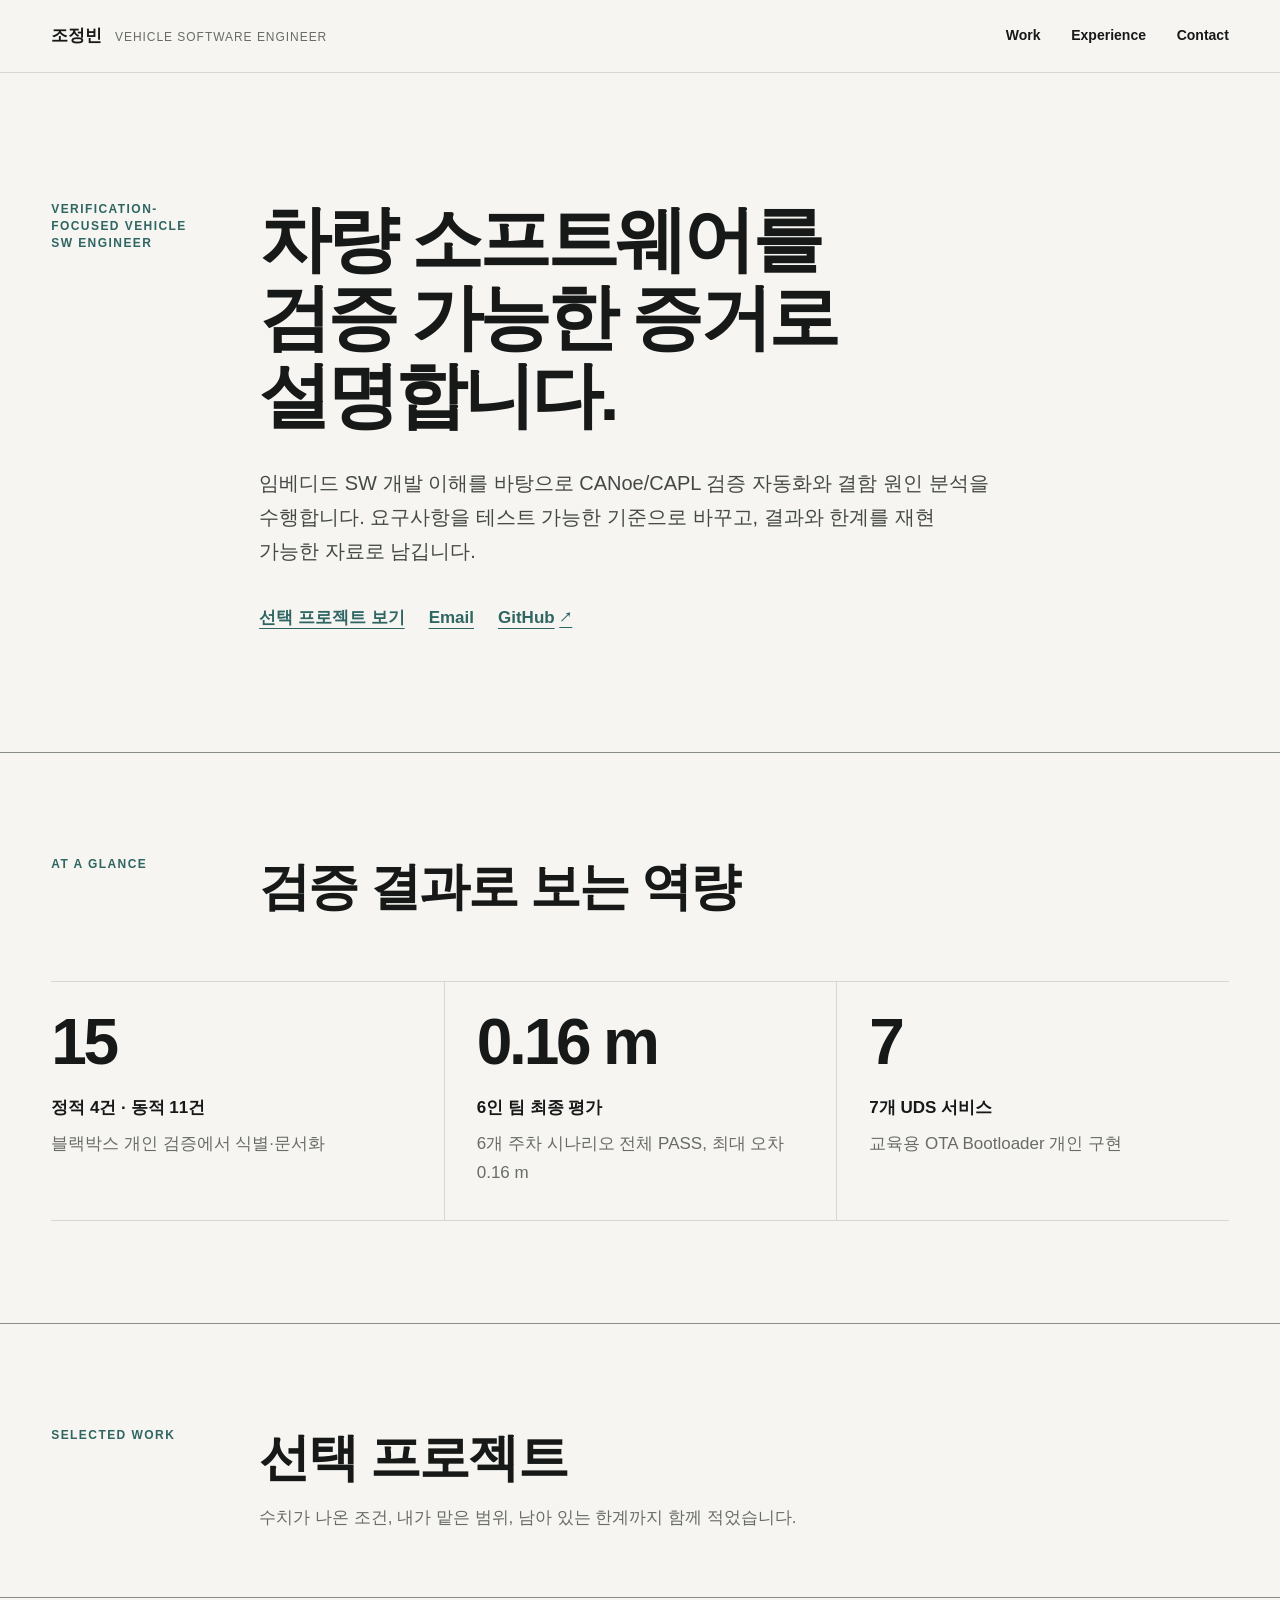
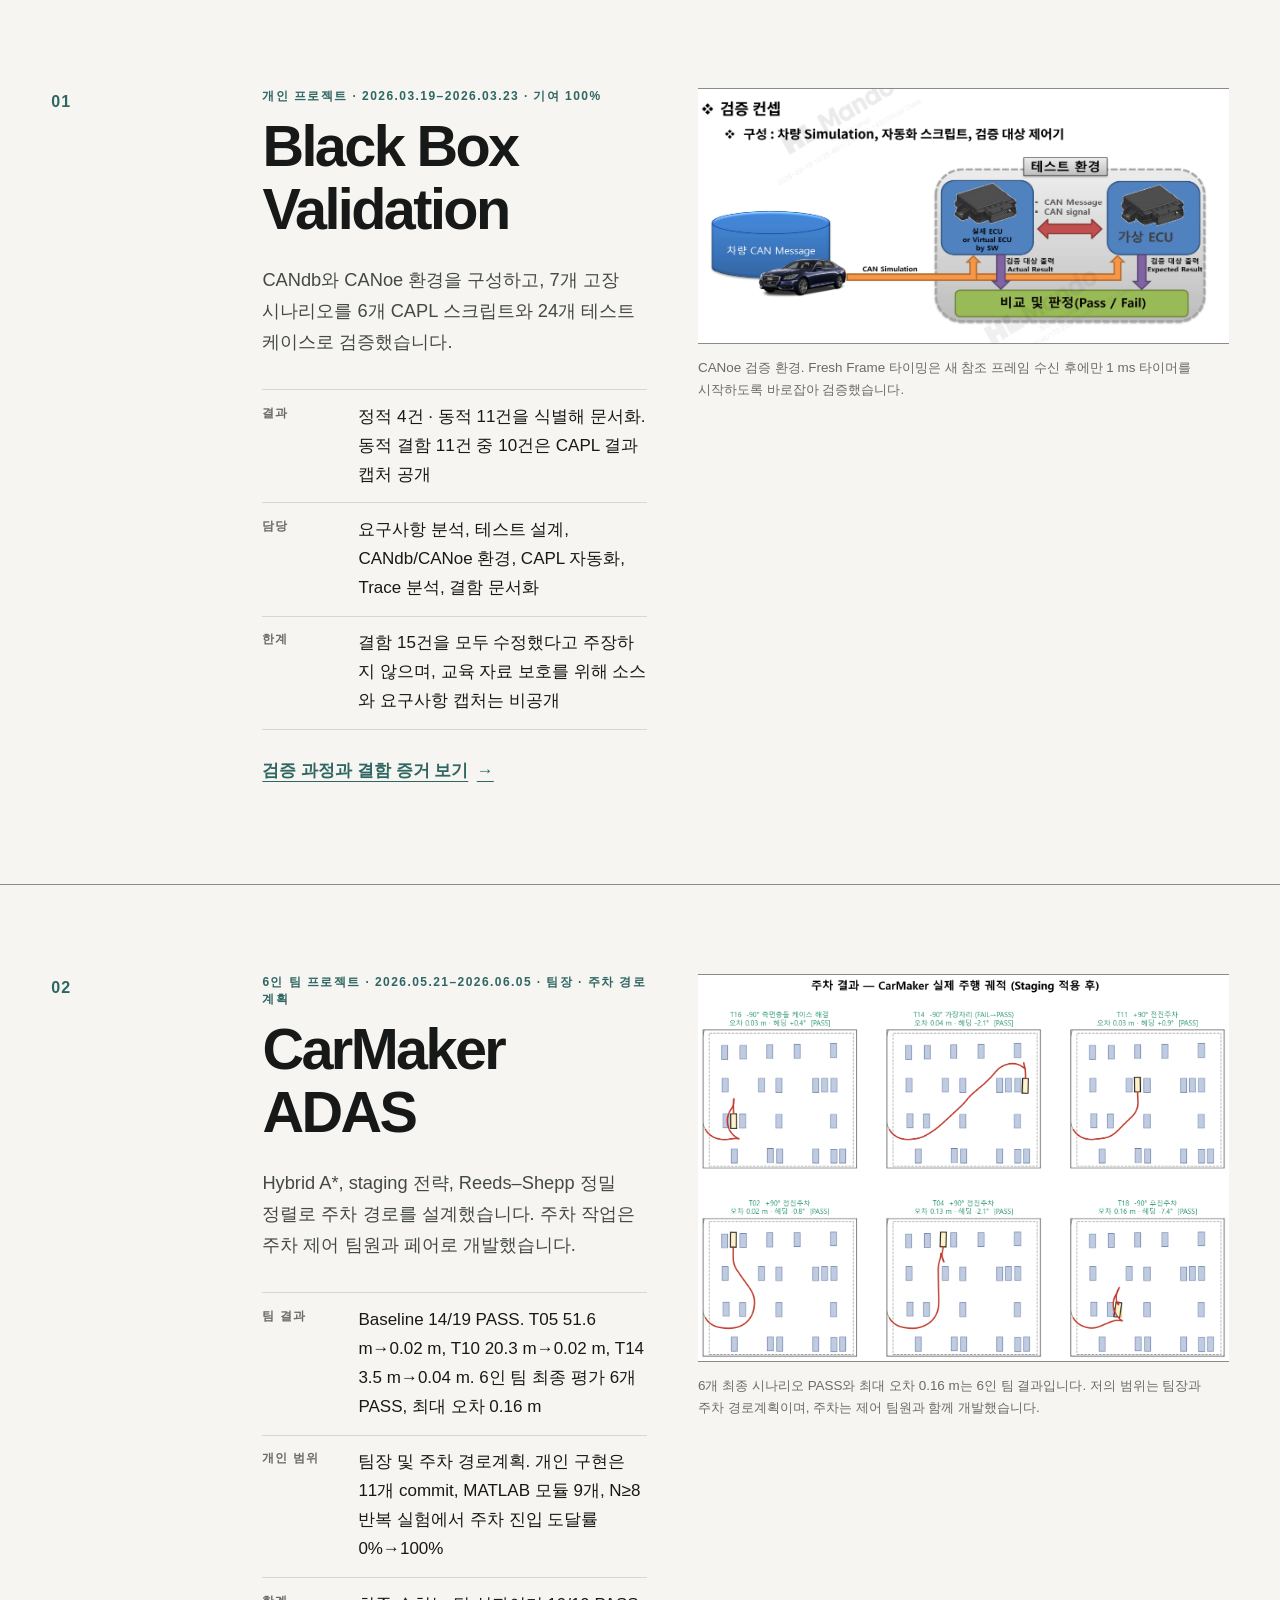
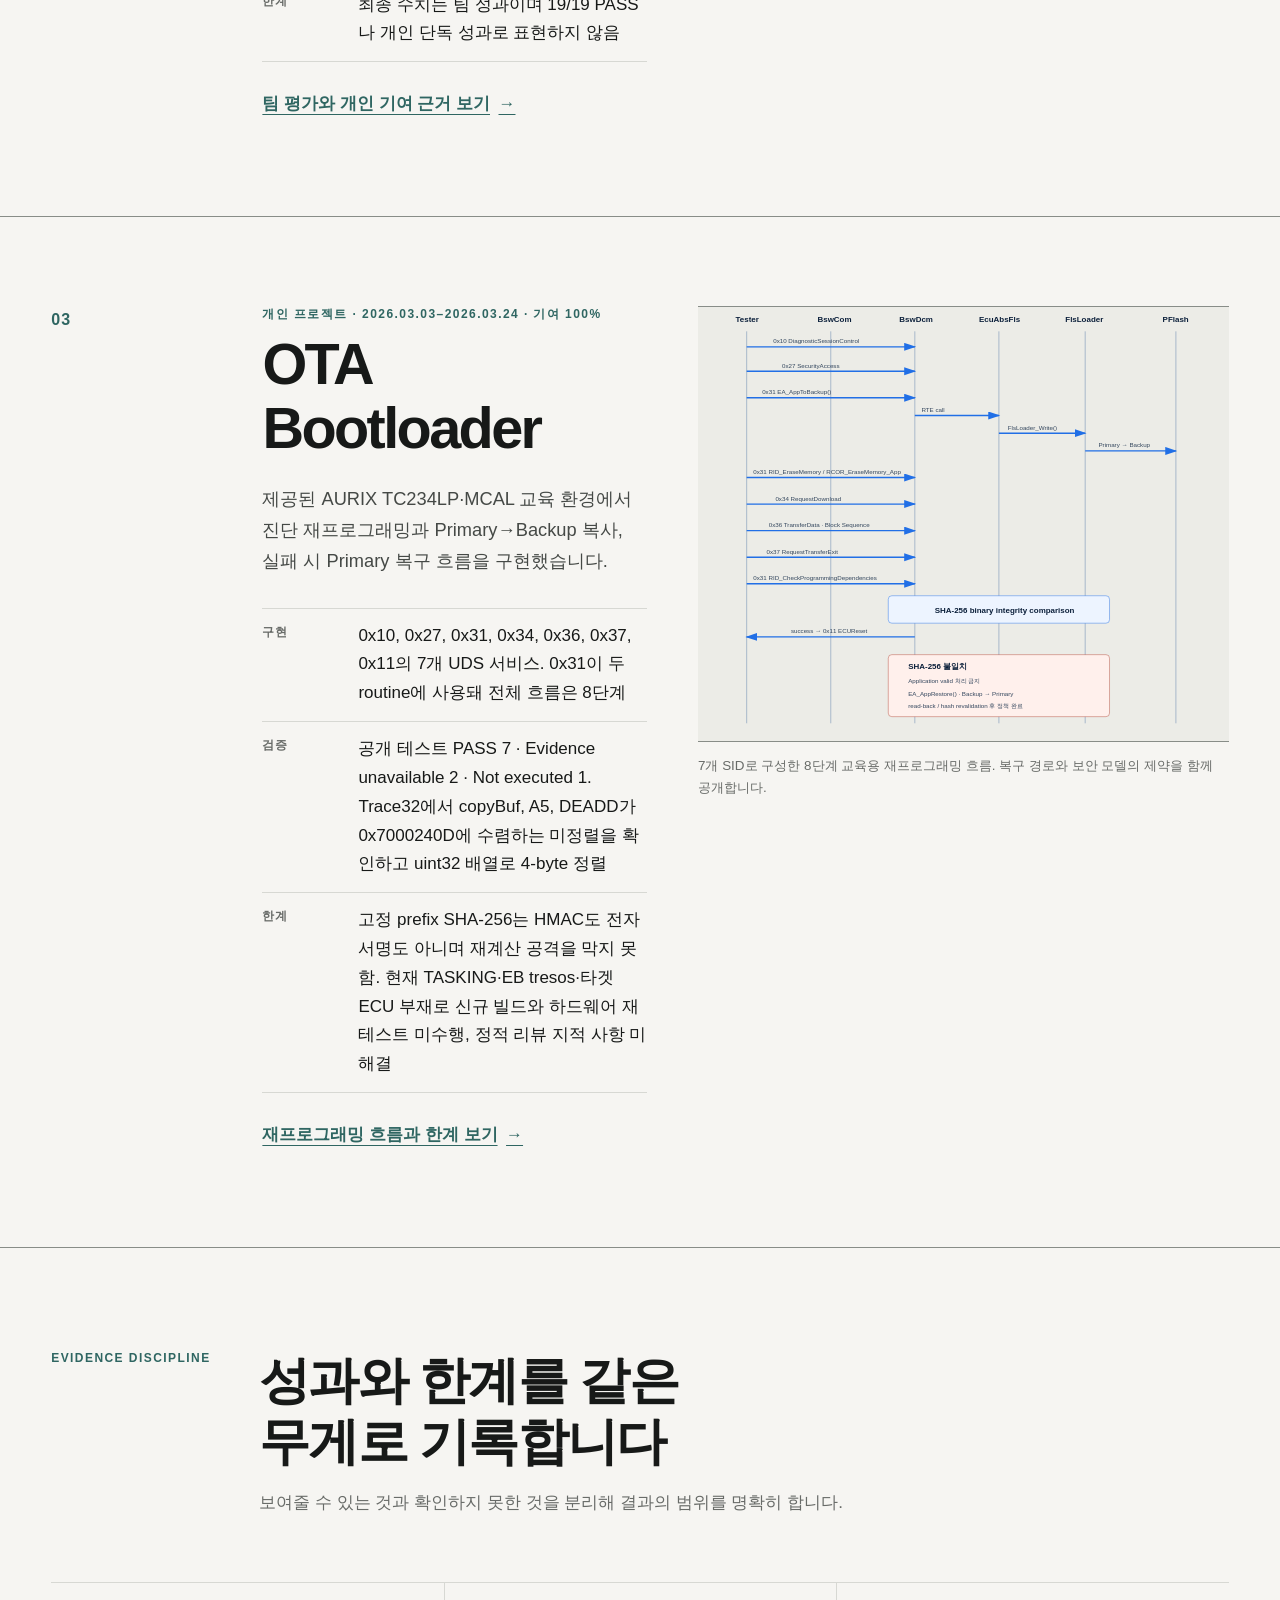
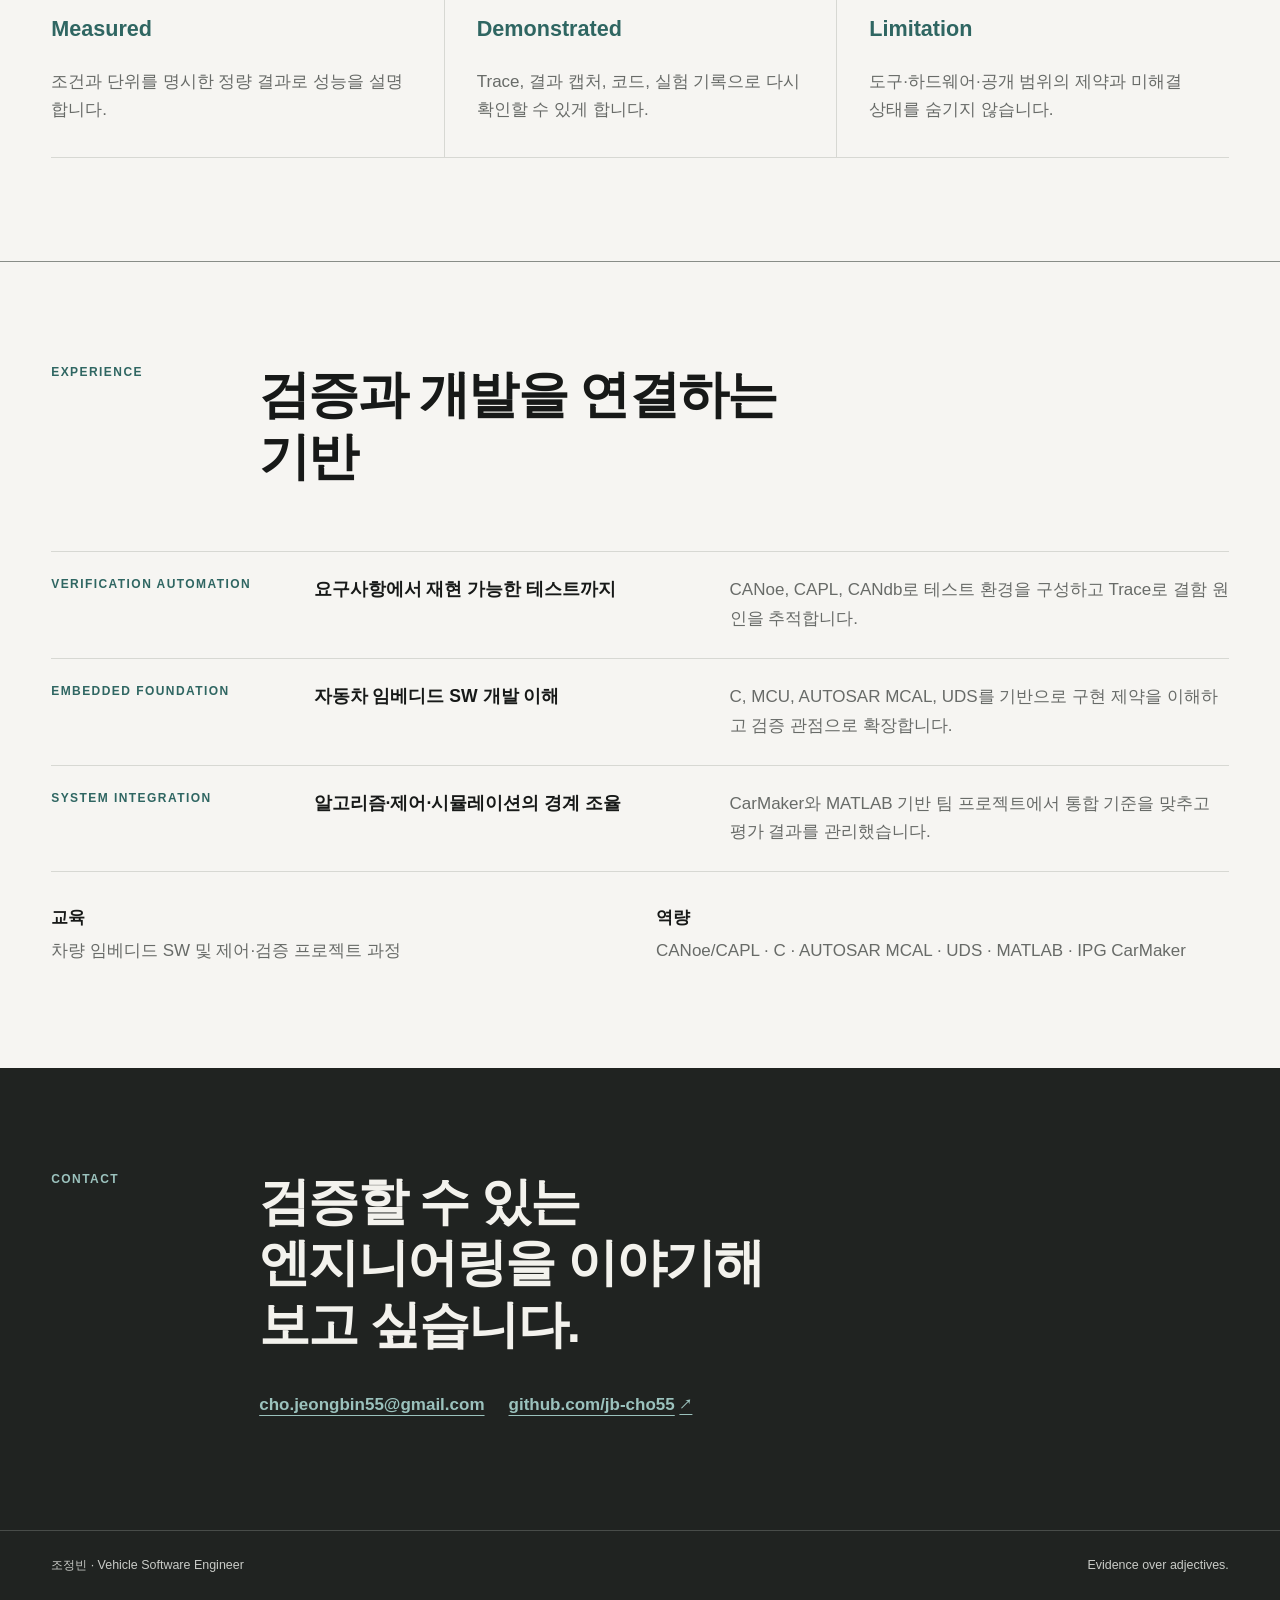
==== site/index.html @ 543a3614 "feat: build evidence-led portfolio homepage" ====
<!doctype html>
<html lang="ko">
<head>
  <meta charset="utf-8">
  <meta name="viewport" content="width=device-width, initial-scale=1">
  <title>조정빈 · Vehicle Software Engineer</title>
  <meta name="description" content="CANoe/CAPL 검증 자동화와 결함 원인 분석을 검증 가능한 증거로 설명하는 차량 소프트웨어 엔지니어 조정빈의 포트폴리오입니다.">
  <link rel="canonical" href="https://jb-cho55.github.io/portfolio/">
  <link rel="icon" href="assets/favicon.svg" type="image/svg+xml">
  <link rel="stylesheet" href="assets/css/site.css">
  <meta property="og:type" content="website">
  <meta property="og:title" content="조정빈 · Vehicle Software Engineer">
  <meta property="og:description" content="차량 소프트웨어를 검증 가능한 증거로 설명합니다.">
  <meta property="og:url" content="https://jb-cho55.github.io/portfolio/">
  <meta property="og:image" content="https://jb-cho55.github.io/portfolio/assets/og/portfolio-og.png">
  <script type="application/ld+json">
    {
      "@context": "https://schema.org",
      "@type": "Person",
      "name": "조정빈",
      "url": "https://jb-cho55.github.io/portfolio/",
      "email": "mailto:cho.jeongbin55@gmail.com",
      "jobTitle": "Vehicle Software Engineer",
      "sameAs": ["https://github.com/jb-cho55"]
    }
  </script>
</head>
<body>
  <a class="skip-link" href="#main-content">본문으로 바로가기</a>

  <header class="site-header">
    <div class="site-shell header-inner">
      <a class="identity" href="/portfolio/" aria-label="조정빈 포트폴리오 홈">
        <span>조정빈</span>
        <span>Vehicle Software Engineer</span>
      </a>
      <nav aria-label="주요 탐색">
        <a href="#work">Work</a>
        <a href="#experience">Experience</a>
        <a href="#contact">Contact</a>
      </nav>
    </div>
  </header>

  <main id="main-content" tabindex="-1">
    <section class="hero site-shell editorial-grid" aria-labelledby="hero-title">
      <p class="eyebrow">VERIFICATION-FOCUSED VEHICLE SW ENGINEER</p>
      <div class="hero-copy">
        <h1 id="hero-title">차량 소프트웨어를 <br>검증 가능한 증거로 설명합니다.</h1>
        <p class="hero-description">임베디드 SW 개발 이해를 바탕으로 CANoe/CAPL 검증 자동화와 결함 원인 분석을 수행합니다. 요구사항을 테스트 가능한 기준으로 바꾸고, 결과와 한계를 재현 가능한 자료로 남깁니다.</p>
        <div class="hero-links" aria-label="바로가기">
          <a class="text-link" href="#work">선택 프로젝트 보기</a>
          <a class="text-link" href="mailto:cho.jeongbin55@gmail.com">Email</a>
          <a class="text-link external-link" href="https://github.com/jb-cho55" target="_blank" rel="noreferrer">GitHub<span class="visually-hidden"> (새 탭에서 열림)</span></a>
        </div>
      </div>
    </section>

    <section class="proof-section site-shell" aria-labelledby="proof-title">
      <div class="section-heading editorial-grid">
        <p class="section-kicker" aria-hidden="true">AT A GLANCE</p>
        <h2 id="proof-title">검증 결과로 보는 역량</h2>
      </div>
      <div class="proof-grid">
        <dl>
          <dt>15</dt>
          <dd><strong>정적 4건 · 동적 11건</strong><span>블랙박스 개인 검증에서 식별·문서화</span></dd>
        </dl>
        <dl>
          <dt>0.16 m</dt>
          <dd><strong>6인 팀 최종 평가</strong><span>6개 주차 시나리오 전체 PASS, 최대 오차 0.16 m</span></dd>
        </dl>
        <dl>
          <dt>7</dt>
          <dd><strong>7개 UDS 서비스</strong><span>교육용 OTA Bootloader 개인 구현</span></dd>
        </dl>
      </div>
    </section>

    <section class="work-section" id="work" aria-labelledby="work-title">
      <div class="site-shell section-heading editorial-grid">
        <p class="section-kicker" aria-hidden="true">SELECTED WORK</p>
        <div>
          <h2 id="work-title">선택 프로젝트</h2>
          <p>수치가 나온 조건, 내가 맡은 범위, 남아 있는 한계까지 함께 적었습니다.</p>
        </div>
      </div>

      <ol class="project-index visually-hidden" aria-label="프로젝트 우선순위">
        <li>Black Box Validation</li>
        <li>CarMaker ADAS</li>
        <li>OTA Bootloader</li>
      </ol>

      <article class="project-row site-shell" id="black-box-project">
        <div class="section-index" aria-hidden="true">01</div>
        <div class="project-copy">
          <p class="project-label">개인 프로젝트 · 2026.03.19–2026.03.23 · 기여 100%</p>
          <h3>Black Box Validation</h3>
          <p class="project-lead">CANdb와 CANoe 환경을 구성하고, 7개 고장 시나리오를 6개 CAPL 스크립트와 24개 테스트 케이스로 검증했습니다.</p>
          <dl class="claim-list">
            <div><dt>결과</dt><dd>정적 4건 · 동적 11건을 식별해 문서화. 동적 결함 11건 중 10건은 CAPL 결과 캡처 공개</dd></div>
            <div><dt>담당</dt><dd>요구사항 분석, 테스트 설계, CANdb/CANoe 환경, CAPL 자동화, Trace 분석, 결함 문서화</dd></div>
            <div><dt>한계</dt><dd>결함 15건을 모두 수정했다고 주장하지 않으며, 교육 자료 보호를 위해 소스와 요구사항 캡처는 비공개</dd></div>
          </dl>
          <a class="detail-link" href="/portfolio/artifacts/black-box/">검증 과정과 결함 증거 보기</a>
        </div>
        <figure class="project-figure">
          <img src="assets/images/black-box/test_environment.png" alt="CANoe 패널, Trace, Graphics 창을 함께 배치한 블랙박스 검증 환경" width="1198" height="573" loading="lazy" decoding="async">
          <figcaption>CANoe 검증 환경. Fresh Frame 타이밍은 새 참조 프레임 수신 후에만 1 ms 타이머를 시작하도록 바로잡아 검증했습니다.</figcaption>
        </figure>
      </article>

      <article class="project-row site-shell" id="carmaker-project">
        <div class="section-index" aria-hidden="true">02</div>
        <div class="project-copy">
          <p class="project-label">6인 팀 프로젝트 · 2026.05.21–2026.06.05 · 팀장 · 주차 경로계획</p>
          <h3>CarMaker ADAS</h3>
          <p class="project-lead">Hybrid A*, staging 전략, Reeds–Shepp 정밀 정렬로 주차 경로를 설계했습니다. 주차 작업은 주차 제어 팀원과 페어로 개발했습니다.</p>
          <dl class="claim-list">
            <div><dt>팀 결과</dt><dd>Baseline 14/19 PASS. T05 51.6 m→0.02 m, T10 20.3 m→0.02 m, T14 3.5 m→0.04 m. 6인 팀 최종 평가 6개 PASS, 최대 오차 0.16 m</dd></div>
            <div><dt>개인 범위</dt><dd>팀장 및 주차 경로계획. 개인 구현은 11개 commit, MATLAB 모듈 9개, N≥8 반복 실험에서 주차 진입 도달률 0%→100%</dd></div>
            <div><dt>한계</dt><dd>최종 수치는 팀 성과이며 19/19 PASS나 개인 단독 성과로 표현하지 않음</dd></div>
          </dl>
          <a class="detail-link" href="/portfolio/artifacts/carmaker/">팀 평가와 개인 기여 근거 보기</a>
        </div>
        <figure class="project-figure">
          <img src="assets/images/carmaker/parking_results_6cases.png" alt="CarMaker 최종 평가 6개 주차 시나리오의 경로와 오차 결과" width="1386" height="1007" loading="lazy" decoding="async">
          <figcaption>6개 최종 시나리오 PASS와 최대 오차 0.16 m는 6인 팀 결과입니다. 저의 범위는 팀장과 주차 경로계획이며, 주차는 제어 팀원과 함께 개발했습니다.</figcaption>
        </figure>
      </article>

      <article class="project-row site-shell" id="bootloader-project">
        <div class="section-index" aria-hidden="true">03</div>
        <div class="project-copy">
          <p class="project-label">개인 프로젝트 · 2026.03.03–2026.03.24 · 기여 100%</p>
          <h3>OTA Bootloader</h3>
          <p class="project-lead">제공된 AURIX TC234LP·MCAL 교육 환경에서 진단 재프로그래밍과 Primary→Backup 복사, 실패 시 Primary 복구 흐름을 구현했습니다.</p>
          <dl class="claim-list">
            <div><dt>구현</dt><dd>0x10, 0x27, 0x31, 0x34, 0x36, 0x37, 0x11의 7개 UDS 서비스. 0x31이 두 routine에 사용돼 전체 흐름은 8단계</dd></div>
            <div><dt>검증</dt><dd>공개 테스트 PASS 7 · Evidence unavailable 2 · Not executed 1. Trace32에서 copyBuf, A5, DEADD가 0x7000240D에 수렴하는 미정렬을 확인하고 uint32 배열로 4-byte 정렬</dd></div>
            <div><dt>한계</dt><dd>고정 prefix SHA-256는 HMAC도 전자서명도 아니며 재계산 공격을 막지 못함. 현재 TASKING·EB tresos·타겟 ECU 부재로 신규 빌드와 하드웨어 재테스트 미수행, 정적 리뷰 지적 사항 미해결</dd></div>
          </dl>
          <a class="detail-link" href="/portfolio/artifacts/bootloader/">재프로그래밍 흐름과 한계 보기</a>
        </div>
        <figure class="project-figure">
          <img src="assets/bootloader/uds-sequence.svg" alt="7개 UDS 서비스와 SHA-256 불일치 복구 분기를 포함한 OTA 재프로그래밍 시퀀스" width="1200" height="980" loading="lazy" decoding="async">
          <figcaption>7개 SID로 구성한 8단계 교육용 재프로그래밍 흐름. 복구 경로와 보안 모델의 제약을 함께 공개합니다.</figcaption>
        </figure>
      </article>
    </section>

    <section class="discipline-section site-shell" aria-labelledby="discipline-title">
      <div class="section-heading editorial-grid">
        <p class="section-kicker" aria-hidden="true">EVIDENCE DISCIPLINE</p>
        <div>
          <h2 id="discipline-title">성과와 한계를 같은 무게로 기록합니다</h2>
          <p>보여줄 수 있는 것과 확인하지 못한 것을 분리해 결과의 범위를 명확히 합니다.</p>
        </div>
      </div>
      <div class="evidence-grid">
        <dl><dt>Measured</dt><dd>조건과 단위를 명시한 정량 결과로 성능을 설명합니다.</dd></dl>
        <dl><dt>Demonstrated</dt><dd>Trace, 결과 캡처, 코드, 실험 기록으로 다시 확인할 수 있게 합니다.</dd></dl>
        <dl><dt>Limitation</dt><dd>도구·하드웨어·공개 범위의 제약과 미해결 상태를 숨기지 않습니다.</dd></dl>
      </div>
    </section>

    <section class="experience-section site-shell" id="experience" aria-labelledby="experience-title">
      <div class="section-heading editorial-grid">
        <p class="section-kicker" aria-hidden="true">EXPERIENCE</p>
        <h2 id="experience-title">검증과 개발을 연결하는 기반</h2>
      </div>
      <div class="timeline">
        <article>
          <p class="timeline-label">Verification automation</p>
          <h3>요구사항에서 재현 가능한 테스트까지</h3>
          <p>CANoe, CAPL, CANdb로 테스트 환경을 구성하고 Trace로 결함 원인을 추적합니다.</p>
        </article>
        <article>
          <p class="timeline-label">Embedded foundation</p>
          <h3>자동차 임베디드 SW 개발 이해</h3>
          <p>C, MCU, AUTOSAR MCAL, UDS를 기반으로 구현 제약을 이해하고 검증 관점으로 확장합니다.</p>
        </article>
        <article>
          <p class="timeline-label">System integration</p>
          <h3>알고리즘·제어·시뮬레이션의 경계 조율</h3>
          <p>CarMaker와 MATLAB 기반 팀 프로젝트에서 통합 기준을 맞추고 평가 결과를 관리했습니다.</p>
        </article>
      </div>
      <div class="education-note">
        <p><strong>교육</strong> 차량 임베디드 SW 및 제어·검증 프로젝트 과정</p>
        <p><strong>역량</strong> CANoe/CAPL · C · AUTOSAR MCAL · UDS · MATLAB · IPG CarMaker</p>
      </div>
    </section>

    <section class="contact-section" id="contact" aria-labelledby="contact-title">
      <div class="site-shell editorial-grid">
        <p class="section-kicker" aria-hidden="true">CONTACT</p>
        <div>
          <h2 id="contact-title">검증할 수 있는 엔지니어링을 이야기해 보고 싶습니다.</h2>
          <div class="contact-links">
            <a href="mailto:cho.jeongbin55@gmail.com">cho.jeongbin55@gmail.com</a>
            <a class="external-link" href="https://github.com/jb-cho55" target="_blank" rel="noreferrer">github.com/jb-cho55<span class="visually-hidden"> (새 탭에서 열림)</span></a>
          </div>
        </div>
      </div>
    </section>
  </main>

  <footer class="site-footer">
    <div class="site-shell">
      <p>조정빈 · Vehicle Software Engineer</p>
      <p>Evidence over adjectives.</p>
    </div>
  </footer>
</body>
</html>
---- site/assets/css/site.css ----
:root {
  color-scheme: light;
  --paper: #f6f5f2;
  --ink: #171918;
  --muted: #686b68;
  --line: #d7d8d3;
  --line-strong: #888d88;
  --wash: #ecece7;
  --accent: #2f6662;
  --footer: #202321;
  --footer-ink: #f3f2ed;
  --page-max: 1280px;
  --rail: 10rem;
  --header-height: 4.5rem;
  --gutter: clamp(1.25rem, 4vw, 3.5rem);
}

*,
*::before,
*::after {
  box-sizing: border-box;
}

html {
  scroll-behavior: smooth;
}

body {
  margin: 0;
  min-width: 320px;
  overflow-x: hidden;
  background: var(--paper);
  color: var(--ink);
  font-family: Pretendard, "Noto Sans KR", "Apple SD Gothic Neo", "Malgun Gothic", sans-serif;
  font-size: clamp(1rem, 0.98rem + 0.12vw, 1.0625rem);
  line-height: 1.7;
  text-rendering: optimizeLegibility;
}

img,
svg {
  display: block;
  max-width: 100%;
  height: auto;
}

a {
  color: inherit;
  text-decoration-thickness: 1px;
  text-underline-offset: 0.28em;
}

a:hover {
  color: var(--accent);
}

:focus-visible {
  outline: 2px solid var(--accent);
  outline-offset: 4px;
}

[id] {
  scroll-margin-top: calc(var(--header-height) + 1.5rem);
}

.site-shell {
  width: min(100%, var(--page-max));
  margin-inline: auto;
  padding-inline: var(--gutter);
}

.project-index {
  margin: 0;
  padding: 0;
  list-style: none;
}

.visually-hidden {
  position: absolute;
  width: 1px;
  height: 1px;
  padding: 0;
  margin: -1px;
  overflow: hidden;
  clip: rect(0, 0, 0, 0);
  white-space: nowrap;
  border: 0;
}

.skip-link {
  position: fixed;
  z-index: 100;
  top: 0.75rem;
  left: 0.75rem;
  min-height: 44px;
  padding: 0.65rem 1rem;
  background: var(--ink);
  color: var(--paper);
  transform: translateY(calc(-100% - 1rem));
}

.skip-link:focus {
  color: var(--paper);
  transform: translateY(0);
}

.site-header {
  min-height: var(--header-height);
  border-bottom: 1px solid var(--line);
}

.header-inner {
  min-height: var(--header-height);
  display: flex;
  align-items: center;
  justify-content: space-between;
  gap: 2rem;
}

.identity {
  display: flex;
  align-items: baseline;
  gap: 0.8rem;
  text-decoration: none;
  font-weight: 700;
}

.identity span:last-child {
  color: var(--muted);
  font-size: 0.75rem;
  font-weight: 500;
  letter-spacing: 0.08em;
  text-transform: uppercase;
}

nav {
  display: flex;
  align-items: center;
  gap: clamp(0.75rem, 2.4vw, 2rem);
}

nav a {
  display: inline-flex;
  min-height: 44px;
  align-items: center;
  font-size: 0.875rem;
  font-weight: 650;
  text-decoration: none;
}

.editorial-grid {
  display: grid;
  grid-template-columns: minmax(0, 1fr);
  gap: 1.25rem;
}

.hero {
  padding-block: clamp(4.75rem, 10vw, 8.5rem) clamp(4.5rem, 9vw, 7rem);
}

.eyebrow,
.section-kicker,
.project-label,
.timeline-label {
  margin: 0;
  color: var(--accent);
  font-size: 0.75rem;
  font-weight: 750;
  letter-spacing: 0.12em;
  line-height: 1.4;
  text-transform: uppercase;
}

.hero-copy {
  min-width: 0;
}

h1,
h2,
h3,
p {
  overflow-wrap: break-word;
}

h1 {
  max-width: 15ch;
  margin: 0;
  font-size: clamp(2.75rem, 7vw, 4.5rem);
  font-weight: 720;
  letter-spacing: -0.055em;
  line-height: 1.08;
  word-break: keep-all;
}

.hero-description {
  max-width: 46rem;
  margin: 2rem 0 0;
  color: #454946;
  font-size: clamp(1.0625rem, 1rem + 0.35vw, 1.25rem);
  word-break: keep-all;
}

.hero-links,
.contact-links {
  display: flex;
  flex-wrap: wrap;
  gap: 0.4rem 1.5rem;
  margin-top: 1.75rem;
}

.text-link,
.detail-link,
.contact-links a {
  display: inline-flex;
  min-height: 44px;
  align-items: center;
  color: var(--accent);
  font-weight: 700;
}

.external-link::after {
  content: "\2197";
  margin-left: 0.35em;
  font-size: 0.78em;
}

.proof-section,
.discipline-section,
.experience-section {
  padding-block: clamp(4.5rem, 8vw, 7rem);
  border-top: 1px solid var(--line-strong);
}

.section-heading {
  margin-bottom: clamp(2.5rem, 5vw, 4.5rem);
}

.section-heading h2,
.contact-section h2 {
  max-width: 20ch;
  margin: 0;
  font-size: clamp(2rem, 4vw, 3.25rem);
  letter-spacing: -0.035em;
  line-height: 1.2;
  word-break: keep-all;
}

.section-heading p:not(.section-kicker) {
  max-width: 43rem;
  margin: 1rem 0 0;
  color: var(--muted);
  word-break: keep-all;
}

.proof-grid,
.evidence-grid {
  display: grid;
  grid-template-columns: repeat(3, minmax(0, 1fr));
  border-top: 1px solid var(--line);
}

.proof-grid dl,
.evidence-grid dl {
  min-width: 0;
  margin: 0;
  padding: 1.75rem clamp(1rem, 2.5vw, 2rem) 2rem 0;
  border-bottom: 1px solid var(--line);
}

.proof-grid dl + dl,
.evidence-grid dl + dl {
  padding-left: clamp(1rem, 2.5vw, 2rem);
  border-left: 1px solid var(--line);
}

.proof-grid dt {
  font-size: clamp(2.5rem, 5vw, 4.25rem);
  font-weight: 720;
  letter-spacing: -0.05em;
  line-height: 1;
}

.proof-grid dd,
.evidence-grid dd {
  margin: 1.25rem 0 0;
  color: var(--muted);
}

.proof-grid dd strong,
.proof-grid dd span {
  display: block;
}

.proof-grid dd strong {
  color: var(--ink);
}

.proof-grid dd span {
  margin-top: 0.45rem;
}

.work-section {
  padding-top: clamp(4.5rem, 8vw, 7rem);
  border-top: 1px solid var(--line-strong);
}

.project-row {
  display: grid;
  grid-template-columns: 5rem minmax(0, 1fr);
  gap: 2rem;
  padding-block: clamp(3.5rem, 7vw, 6rem);
  border-top: 1px solid var(--line-strong);
}

.section-index {
  color: var(--accent);
  font-size: 1rem;
  font-variant-numeric: tabular-nums;
  font-weight: 750;
  letter-spacing: 0.08em;
}

.project-copy,
.project-figure {
  min-width: 0;
  grid-column: 2;
}

.project-copy h3 {
  margin: 0.65rem 0 0;
  font-size: clamp(2.15rem, 4.5vw, 3.75rem);
  letter-spacing: -0.045em;
  line-height: 1.1;
}

.project-lead {
  max-width: 44rem;
  margin: 1.4rem 0 0;
  color: #454946;
  font-size: 1.075em;
  word-break: keep-all;
}

.claim-list {
  margin: 2rem 0 0;
  border-top: 1px solid var(--line);
}

.claim-list div {
  display: grid;
  grid-template-columns: 5rem minmax(0, 1fr);
  gap: 1rem;
  padding-block: 0.8rem;
  border-bottom: 1px solid var(--line);
}

.claim-list dt {
  color: var(--muted);
  font-size: 0.78rem;
  font-weight: 750;
  letter-spacing: 0.08em;
}

.claim-list dd {
  min-width: 0;
  margin: 0;
  overflow-wrap: anywhere;
}

.detail-link {
  margin-top: 1.25rem;
}

.detail-link::after {
  content: "\2192";
  margin-left: 0.5em;
}

.project-figure {
  margin: 0.5rem 0 0;
}

.project-figure img {
  width: 100%;
  border-block: 1px solid var(--line-strong);
  background: var(--wash);
}

.project-figure figcaption {
  max-width: 54rem;
  margin-top: 0.85rem;
  color: var(--muted);
  font-size: 0.84rem;
  line-height: 1.6;
  word-break: keep-all;
}

.evidence-grid dt {
  color: var(--accent);
  font-size: 1.35rem;
  font-weight: 720;
}

.timeline {
  border-top: 1px solid var(--line);
}

.timeline article {
  display: grid;
  grid-template-columns: minmax(9rem, 0.6fr) minmax(14rem, 1fr) minmax(16rem, 1.3fr);
  gap: 2rem;
  padding-block: 1.5rem;
  border-bottom: 1px solid var(--line);
}

.timeline h3,
.timeline p {
  margin: 0;
}

.timeline h3 {
  font-size: 1.1rem;
  line-height: 1.5;
}

.timeline p:last-child {
  color: var(--muted);
}

.education-note {
  display: grid;
  grid-template-columns: repeat(2, minmax(0, 1fr));
  gap: 2rem;
  margin-top: 2rem;
  color: var(--muted);
}

.education-note p {
  margin: 0;
}

.education-note strong {
  display: block;
  margin-bottom: 0.25rem;
  color: var(--ink);
}

.contact-section {
  padding-block: clamp(4.5rem, 8vw, 7rem);
  background: var(--footer);
  color: var(--footer-ink);
}

.contact-section .section-kicker,
.contact-section a {
  color: #9bc2bd;
}

.contact-links a {
  overflow-wrap: anywhere;
}

.site-footer {
  border-top: 1px solid #484c49;
  background: var(--footer);
  color: #c9cbc7;
}

.site-footer .site-shell {
  display: flex;
  justify-content: space-between;
  gap: 1rem;
  padding-block: 1.5rem;
  font-size: 0.78rem;
}

.site-footer p {
  margin: 0;
}

@media (min-width: 720px) {
  .editorial-grid {
    grid-template-columns: 6rem minmax(0, 1fr);
    gap: 2rem;
  }

  .hero .eyebrow,
  .section-heading .section-kicker,
  .contact-section .section-kicker {
    grid-column: 1;
  }

  .hero-copy,
  .section-heading > :last-child,
  .contact-section .editorial-grid > :last-child {
    grid-column: 2;
  }
}

@media (min-width: 1120px) {
  .editorial-grid {
    grid-template-columns: var(--rail) minmax(0, 1fr);
    gap: 3rem;
  }

  .project-row {
    grid-template-columns: var(--rail) minmax(0, 0.84fr) minmax(0, 1.16fr);
    gap: clamp(2rem, 4vw, 4.5rem);
    align-items: start;
  }

  .project-copy {
    grid-column: 2;
  }

  .project-figure {
    grid-column: 3;
    margin-top: 0;
  }
}

@media (max-width: 719px) {
  :root {
    --header-height: auto;
  }

  .header-inner {
    min-height: 0;
    align-items: flex-start;
    flex-direction: column;
    gap: 0.5rem;
    padding-block: 1rem;
  }

  .identity {
    flex-wrap: wrap;
  }

  nav {
    width: 100%;
    justify-content: space-between;
  }

  .hero {
    padding-top: 4.5rem;
  }

  h1 br {
    display: none;
  }

  .proof-grid,
  .evidence-grid {
    grid-template-columns: minmax(0, 1fr);
  }

  .proof-grid dl + dl,
  .evidence-grid dl + dl {
    padding-left: 0;
    border-left: 0;
  }

  .project-row {
    grid-template-columns: minmax(0, 1fr);
    gap: 1.25rem;
  }

  .section-index,
  .project-copy,
  .project-figure {
    grid-column: 1;
  }

  .section-index {
    padding-bottom: 0.7rem;
    border-bottom: 1px solid var(--line);
  }

  .project-label {
    display: flex;
    max-width: 100%;
    flex-wrap: wrap;
    gap: 0 0.4rem;
  }

  .claim-list div {
    grid-template-columns: minmax(0, 1fr);
    gap: 0.3rem;
  }

  .timeline article,
  .education-note {
    grid-template-columns: minmax(0, 1fr);
    gap: 0.7rem;
  }

  .site-footer .site-shell {
    flex-direction: column;
  }
}

@media (prefers-reduced-motion: reduce) {
  html {
    scroll-behavior: auto;
  }

  *,
  *::before,
  *::after {
    animation-duration: 0.01ms !important;
    animation-iteration-count: 1 !important;
    transition-duration: 0.01ms !important;
  }
}

@media (prefers-contrast: more) {
  :root {
    --muted: #3f423f;
    --line: #8b8e89;
    --line-strong: #444844;
    --accent: #174f4b;
  }

  a {
    text-decoration-thickness: 2px;
  }
}
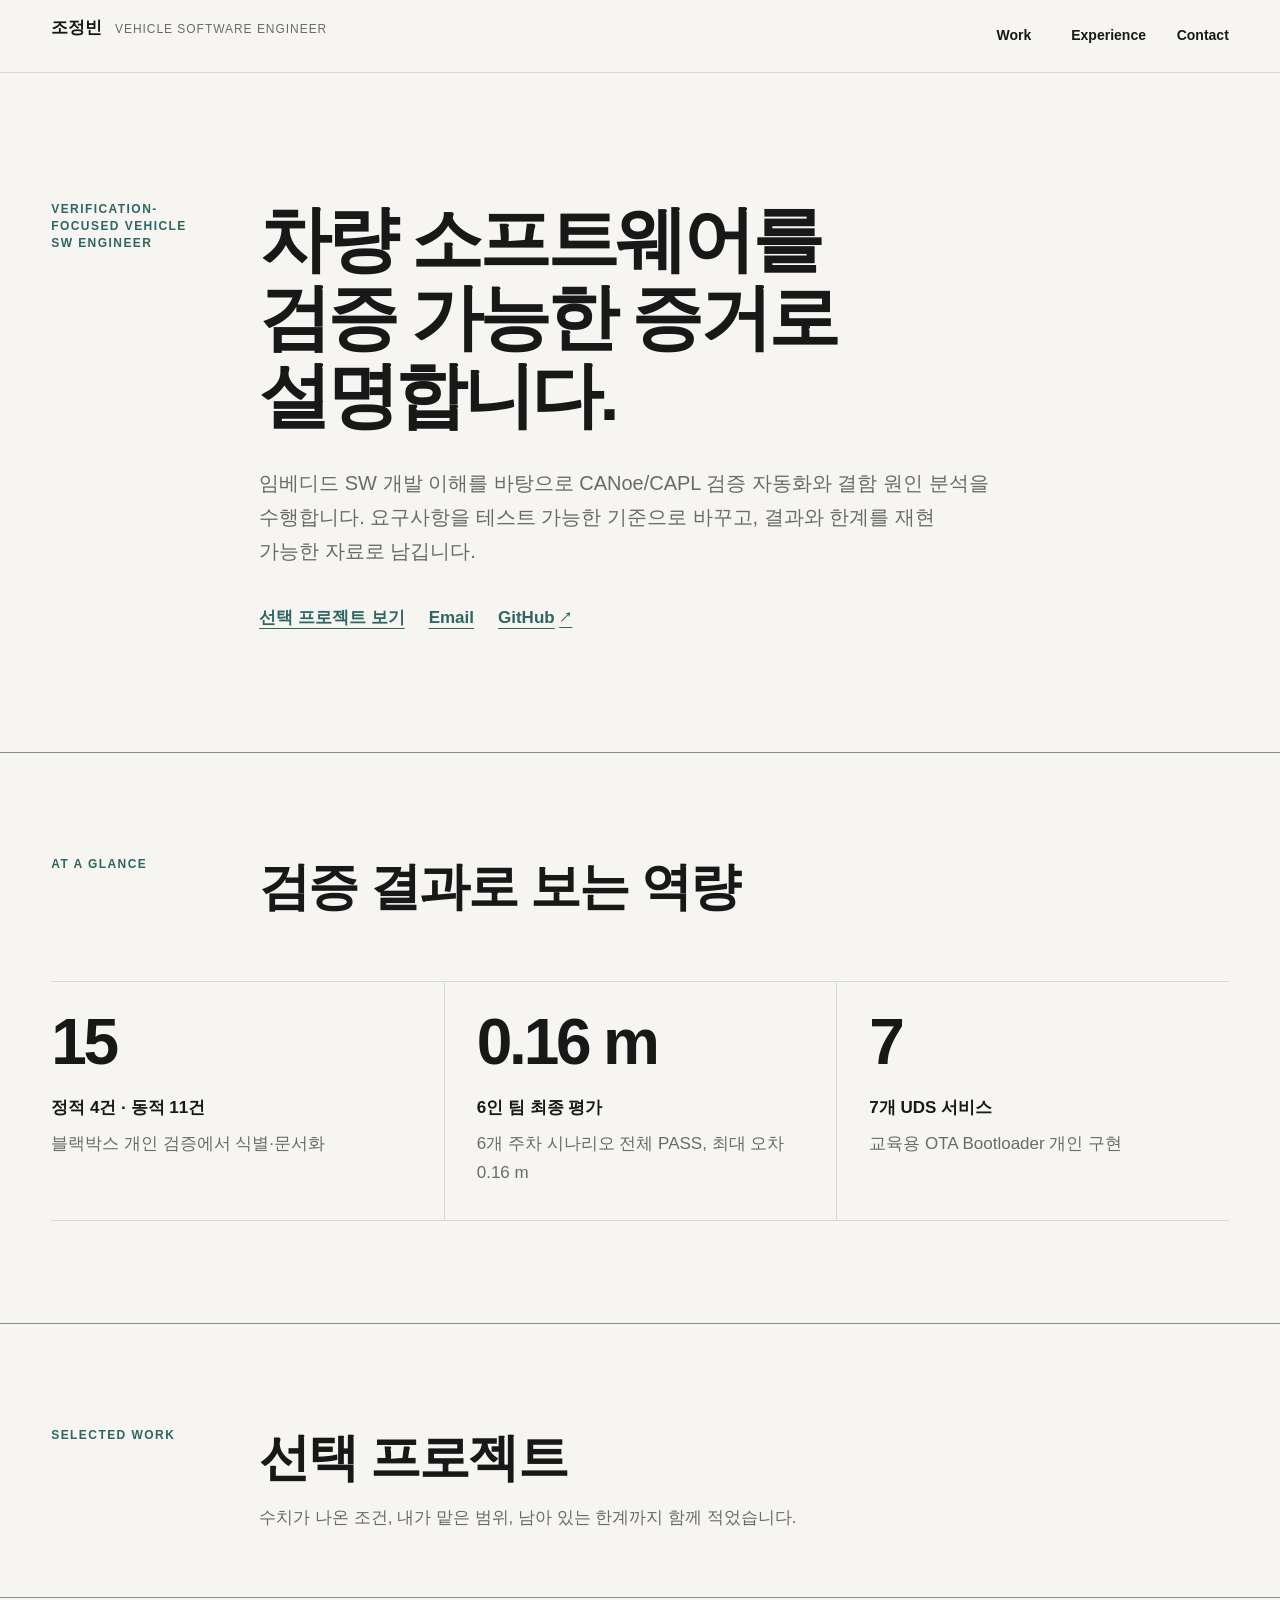
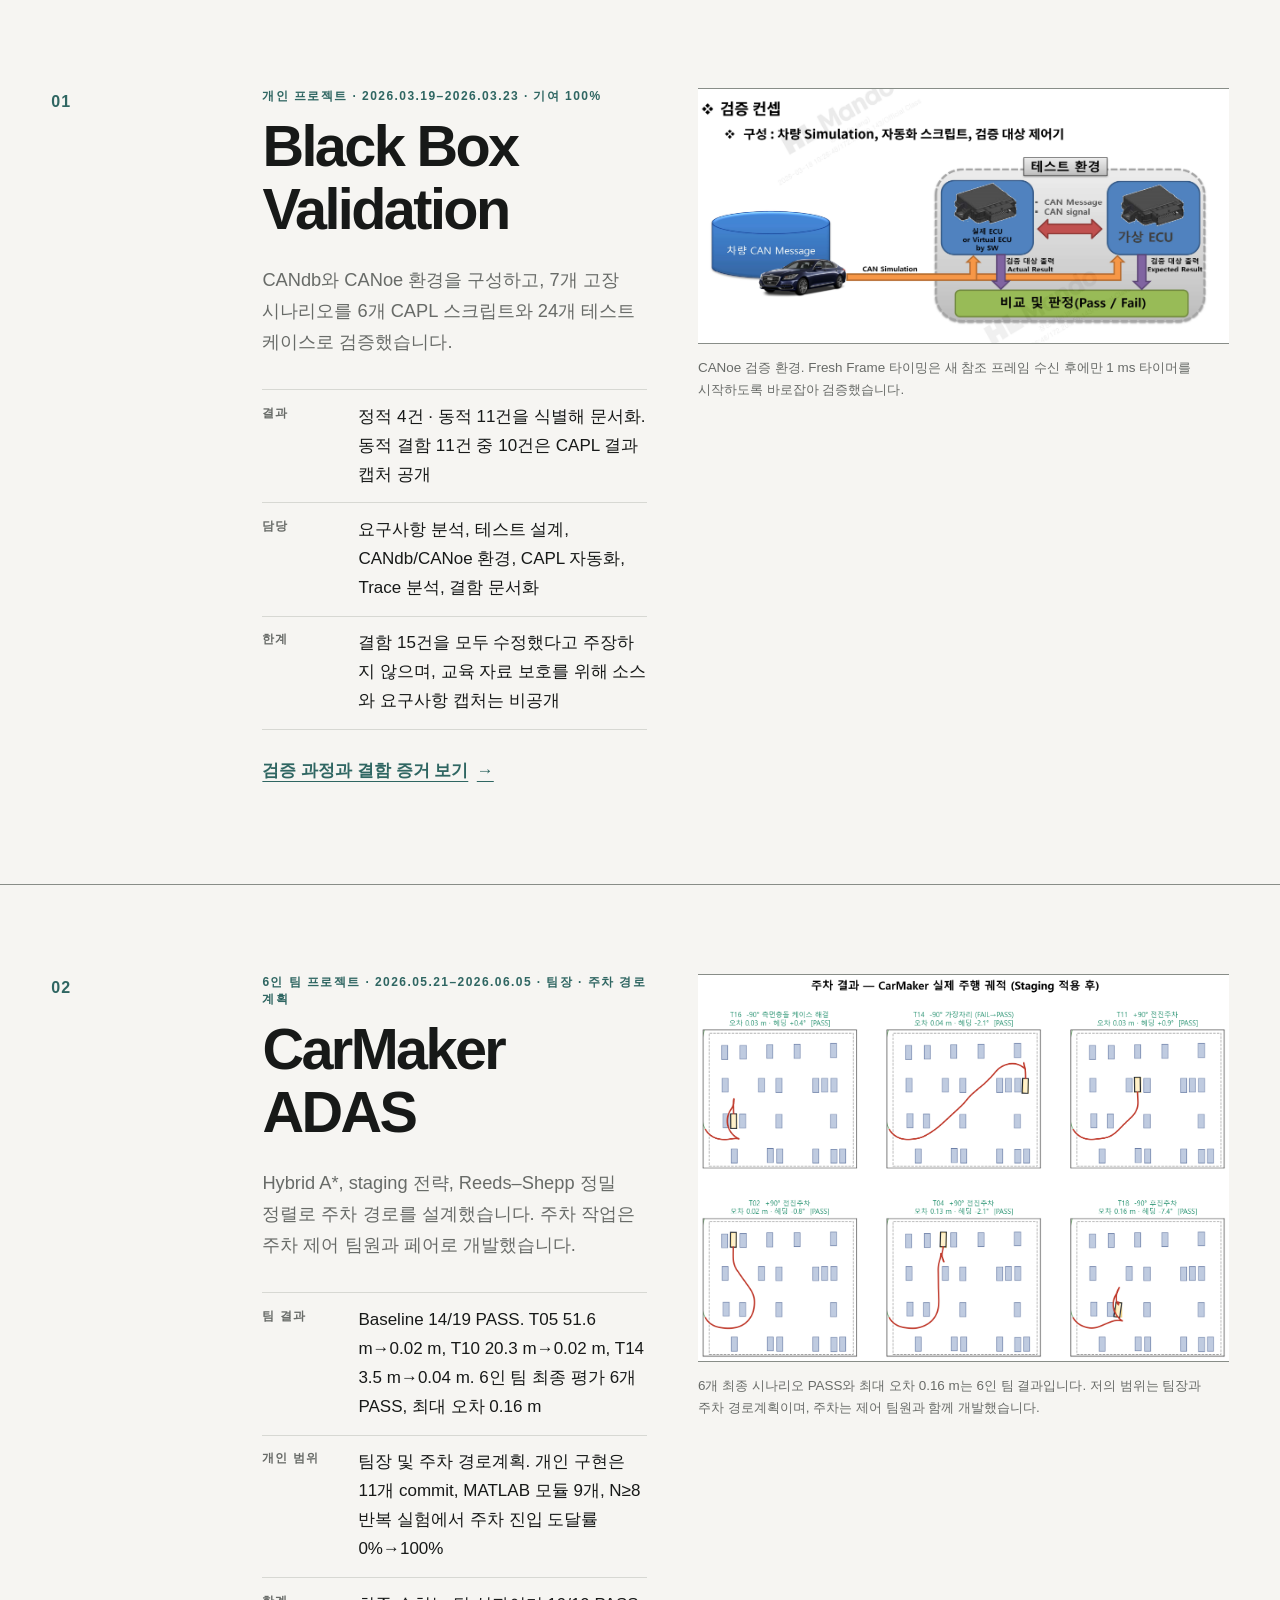
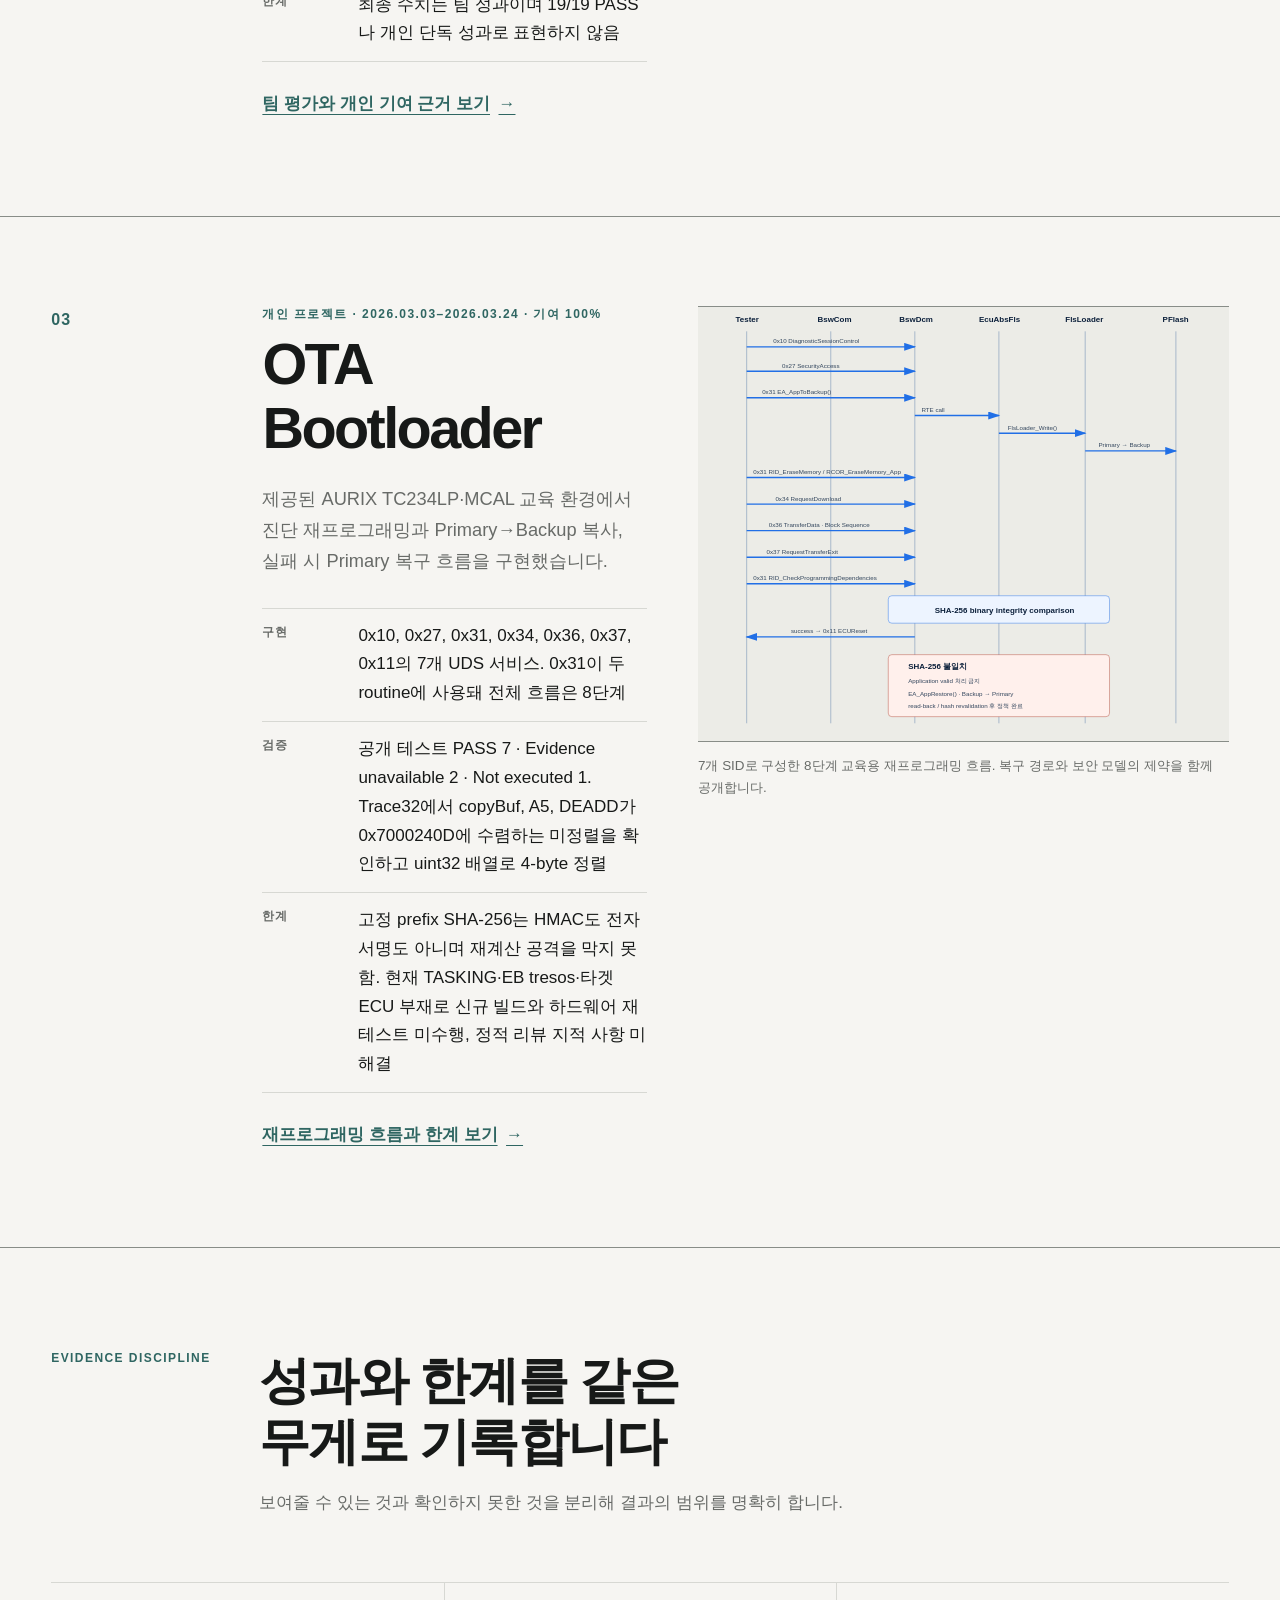
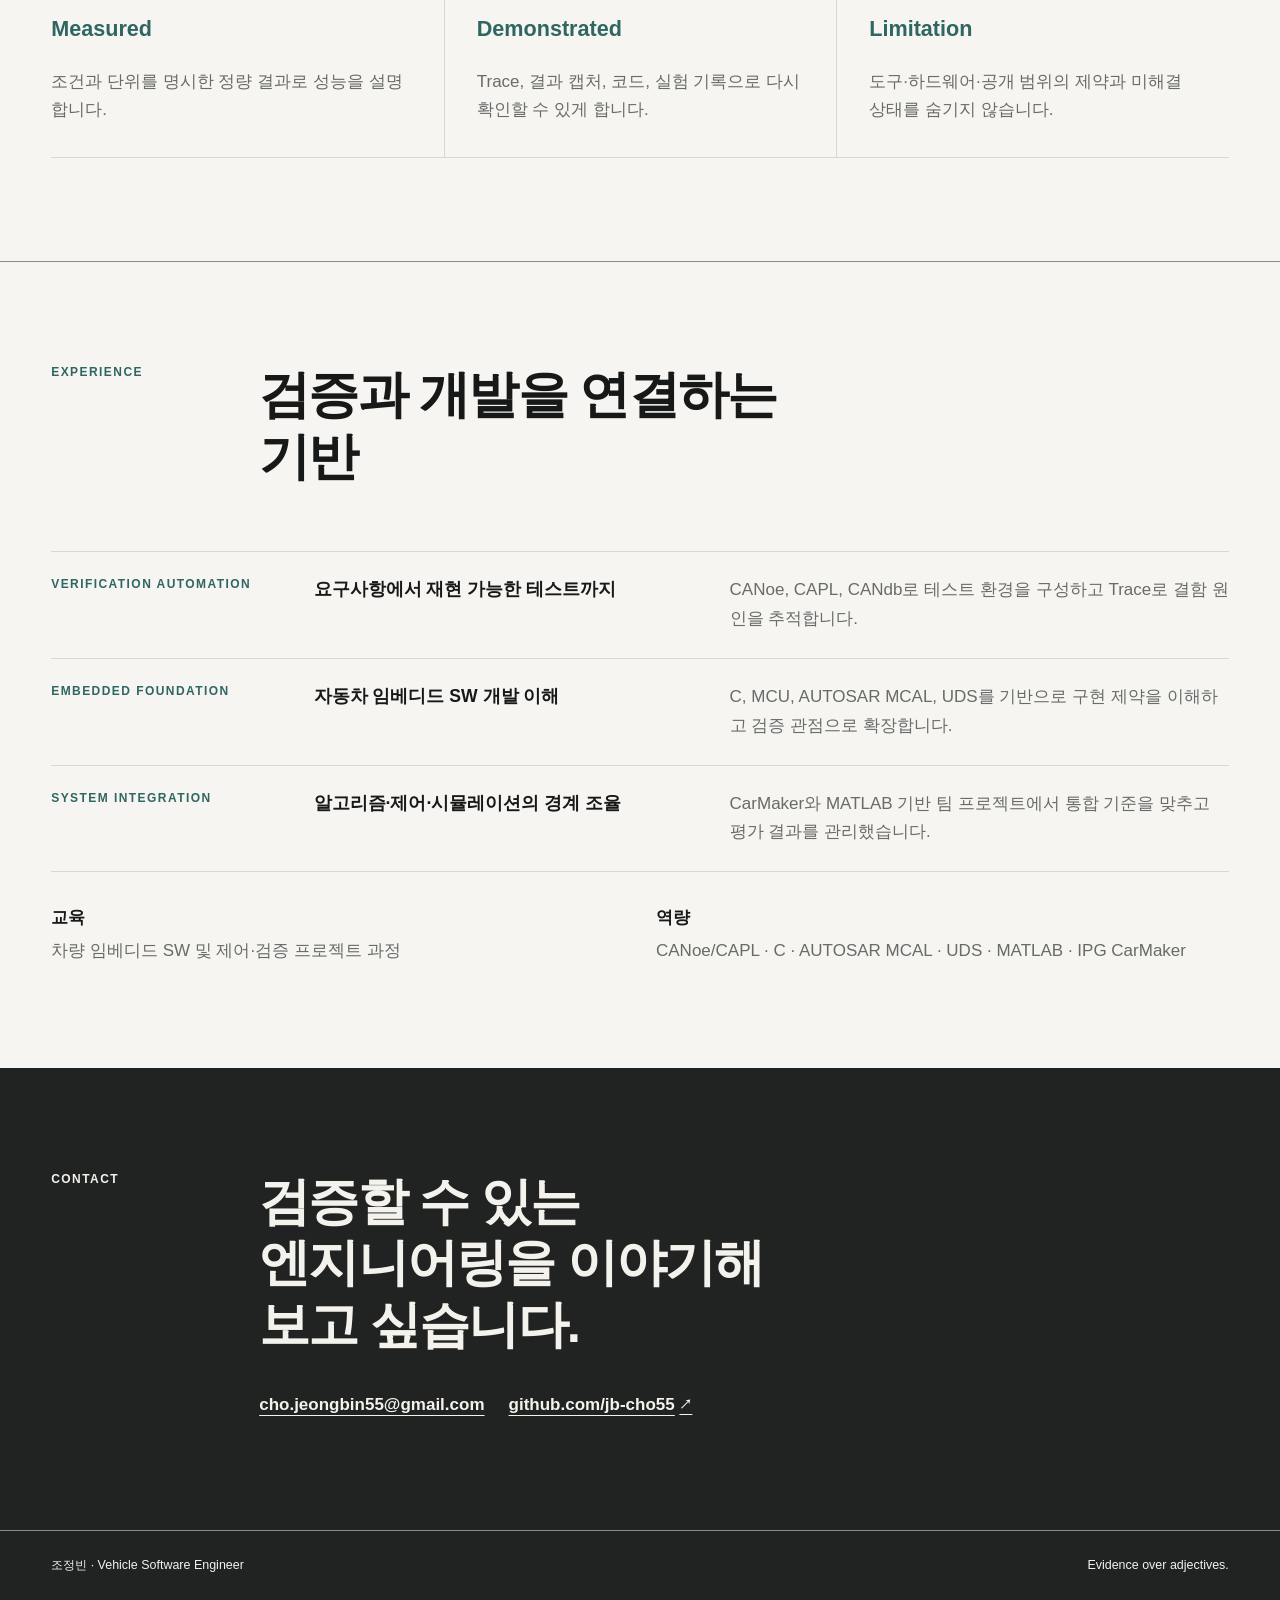
==== commit 6c24b132: "fix: make portfolio routes base-path portable" ====
--- a/site/index.html
+++ b/site/index.html
@@ -30,7 +30,7 @@
 
   <header class="site-header">
     <div class="site-shell header-inner">
-      <a class="identity" href="/portfolio/" aria-label="조정빈 포트폴리오 홈">
+      <a class="identity" href="./" aria-label="조정빈 포트폴리오 홈">
         <span>조정빈</span>
         <span>Vehicle Software Engineer</span>
       </a>
@@ -103,7 +103,7 @@
             <div><dt>담당</dt><dd>요구사항 분석, 테스트 설계, CANdb/CANoe 환경, CAPL 자동화, Trace 분석, 결함 문서화</dd></div>
             <div><dt>한계</dt><dd>결함 15건을 모두 수정했다고 주장하지 않으며, 교육 자료 보호를 위해 소스와 요구사항 캡처는 비공개</dd></div>
           </dl>
-          <a class="detail-link" href="/portfolio/artifacts/black-box/">검증 과정과 결함 증거 보기</a>
+          <a class="detail-link" href="artifacts/black-box/">검증 과정과 결함 증거 보기</a>
         </div>
         <figure class="project-figure">
           <img src="assets/images/black-box/test_environment.png" alt="CANoe 패널, Trace, Graphics 창을 함께 배치한 블랙박스 검증 환경" width="1198" height="573" loading="lazy" decoding="async">
@@ -122,7 +122,7 @@
             <div><dt>개인 범위</dt><dd>팀장 및 주차 경로계획. 개인 구현은 11개 commit, MATLAB 모듈 9개, N≥8 반복 실험에서 주차 진입 도달률 0%→100%</dd></div>
             <div><dt>한계</dt><dd>최종 수치는 팀 성과이며 19/19 PASS나 개인 단독 성과로 표현하지 않음</dd></div>
           </dl>
-          <a class="detail-link" href="/portfolio/artifacts/carmaker/">팀 평가와 개인 기여 근거 보기</a>
+          <a class="detail-link" href="artifacts/carmaker/">팀 평가와 개인 기여 근거 보기</a>
         </div>
         <figure class="project-figure">
           <img src="assets/images/carmaker/parking_results_6cases.png" alt="CarMaker 최종 평가 6개 주차 시나리오의 경로와 오차 결과" width="1386" height="1007" loading="lazy" decoding="async">
@@ -141,7 +141,7 @@
             <div><dt>검증</dt><dd>공개 테스트 PASS 7 · Evidence unavailable 2 · Not executed 1. Trace32에서 copyBuf, A5, DEADD가 0x7000240D에 수렴하는 미정렬을 확인하고 uint32 배열로 4-byte 정렬</dd></div>
             <div><dt>한계</dt><dd>고정 prefix SHA-256는 HMAC도 전자서명도 아니며 재계산 공격을 막지 못함. 현재 TASKING·EB tresos·타겟 ECU 부재로 신규 빌드와 하드웨어 재테스트 미수행, 정적 리뷰 지적 사항 미해결</dd></div>
           </dl>
-          <a class="detail-link" href="/portfolio/artifacts/bootloader/">재프로그래밍 흐름과 한계 보기</a>
+          <a class="detail-link" href="artifacts/bootloader/">재프로그래밍 흐름과 한계 보기</a>
         </div>
         <figure class="project-figure">
           <img src="assets/bootloader/uds-sequence.svg" alt="7개 UDS 서비스와 SHA-256 불일치 복구 분기를 포함한 OTA 재프로그래밍 시퀀스" width="1200" height="980" loading="lazy" decoding="async">
--- a/site/assets/css/site.css
+++ b/site/assets/css/site.css
@@ -92,6 +92,7 @@
   z-index: 100;
   top: 0.75rem;
   left: 0.75rem;
+  min-inline-size: 44px;
   min-height: 44px;
   padding: 0.65rem 1rem;
   background: var(--ink);
@@ -119,6 +120,8 @@
 
 .identity {
   display: flex;
+  min-inline-size: 44px;
+  min-block-size: 44px;
   align-items: baseline;
   gap: 0.8rem;
   text-decoration: none;
@@ -141,6 +144,7 @@
 
 nav a {
   display: inline-flex;
+  min-inline-size: 44px;
   min-height: 44px;
   align-items: center;
   font-size: 0.875rem;
@@ -195,7 +199,7 @@
 .hero-description {
   max-width: 46rem;
   margin: 2rem 0 0;
-  color: #454946;
+  color: var(--muted);
   font-size: clamp(1.0625rem, 1rem + 0.35vw, 1.25rem);
   word-break: keep-all;
 }
@@ -212,6 +216,7 @@
 .detail-link,
 .contact-links a {
   display: inline-flex;
+  min-inline-size: 44px;
   min-height: 44px;
   align-items: center;
   color: var(--accent);
@@ -336,7 +341,7 @@
 .project-lead {
   max-width: 44rem;
   margin: 1.4rem 0 0;
-  color: #454946;
+  color: var(--muted);
   font-size: 1.075em;
   word-break: keep-all;
 }
@@ -453,7 +458,7 @@
 
 .contact-section .section-kicker,
 .contact-section a {
-  color: #9bc2bd;
+  color: var(--footer-ink);
 }
 
 .contact-links a {
@@ -461,9 +466,9 @@
 }
 
 .site-footer {
-  border-top: 1px solid #484c49;
+  border-top: 1px solid var(--line-strong);
   background: var(--footer);
-  color: #c9cbc7;
+  color: var(--footer-ink);
 }
 
 .site-footer .site-shell {
@@ -615,10 +620,9 @@
 
 @media (prefers-contrast: more) {
   :root {
-    --muted: #3f423f;
-    --line: #8b8e89;
-    --line-strong: #444844;
-    --accent: #174f4b;
+    --muted: var(--ink);
+    --line: var(--line-strong);
+    --line-strong: var(--ink);
   }
 
   a {
